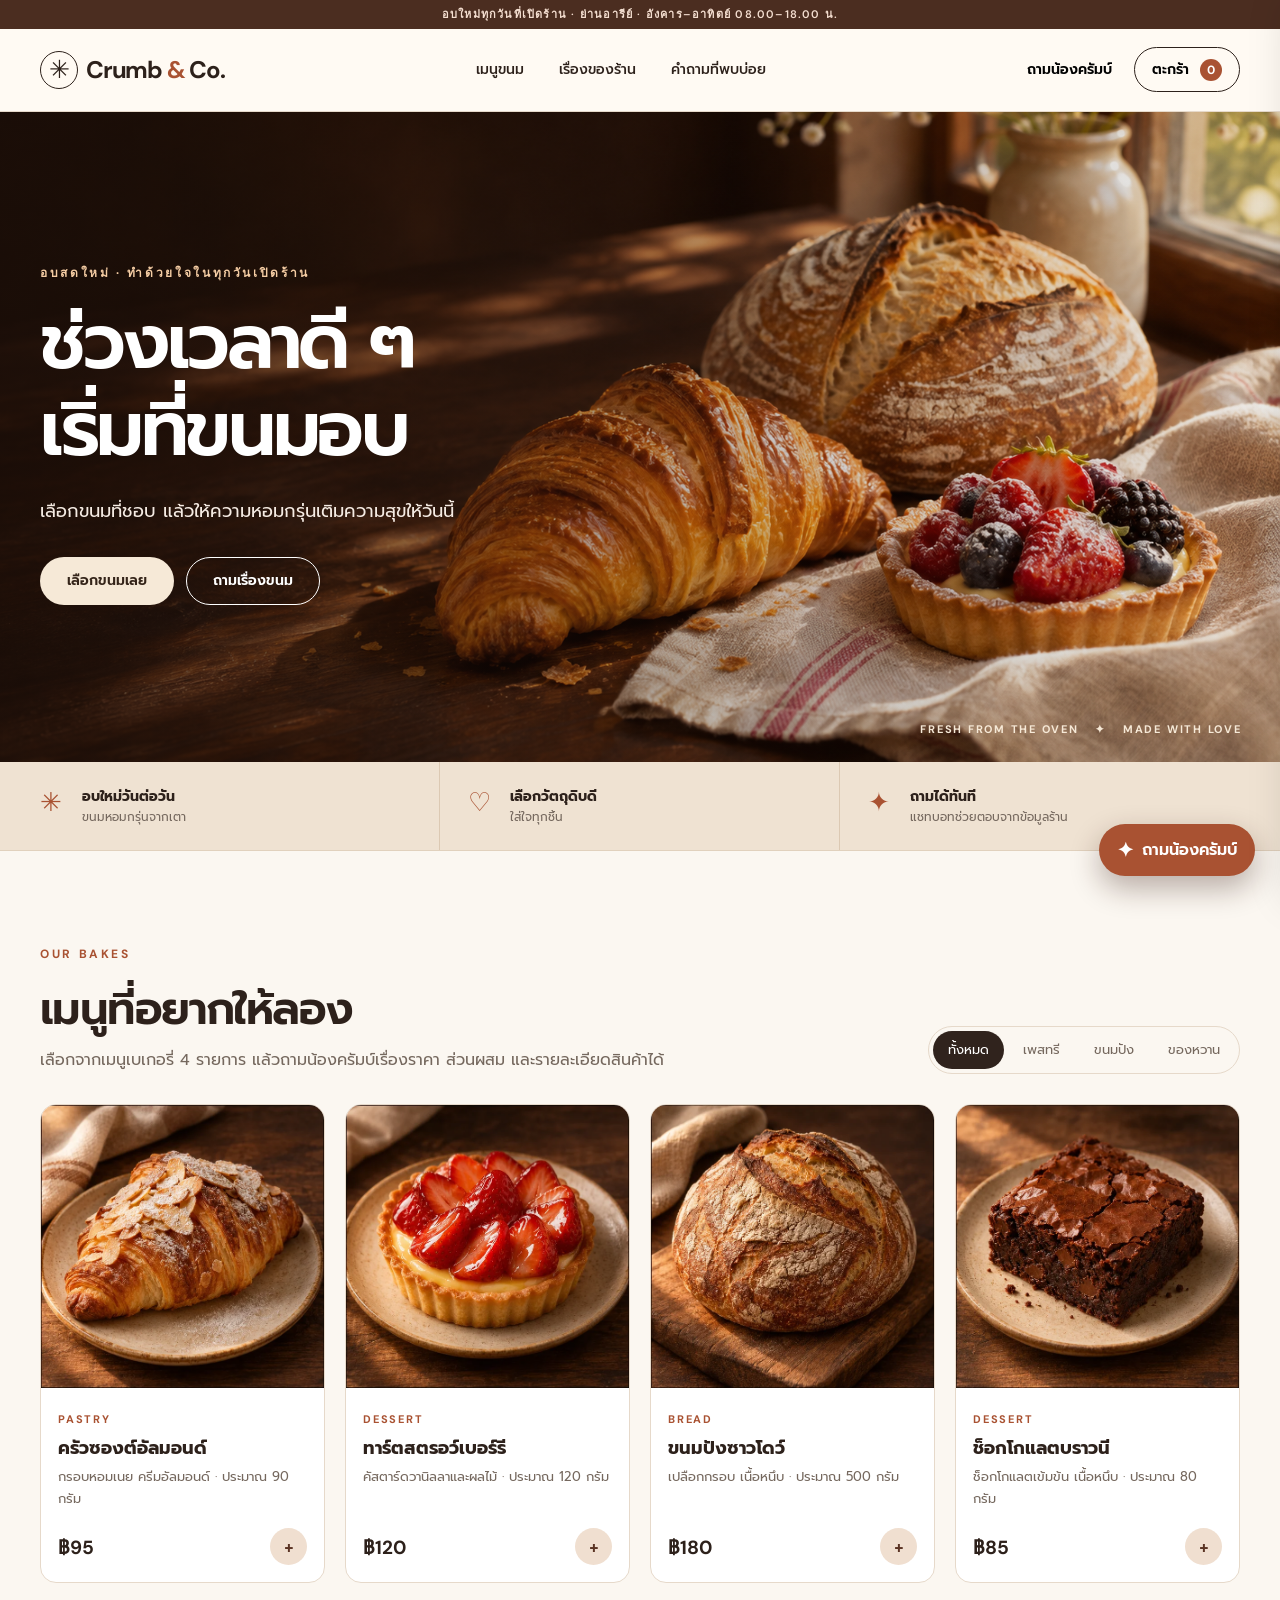
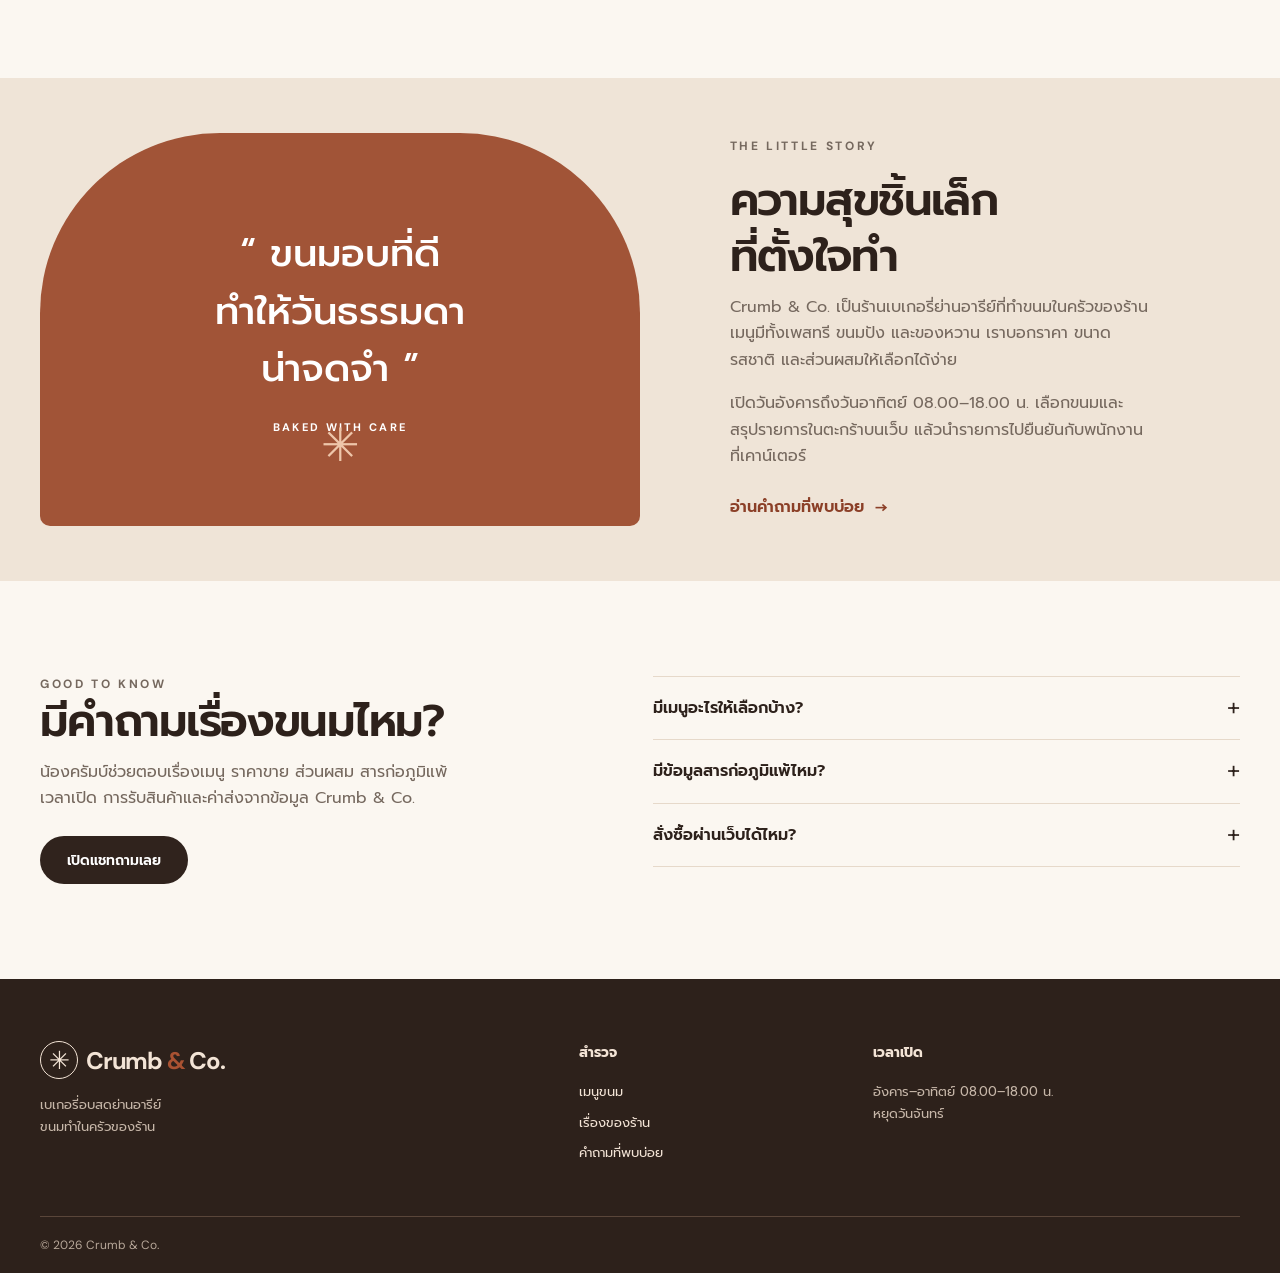
==== index.html @ ef6a945f "Build Crumb and Co bakery RAG website" ====
<!doctype html>
<html lang="th">
<head>
  <meta charset="utf-8">
  <meta name="viewport" content="width=device-width, initial-scale=1">
  <meta name="theme-color" content="#2d211b">
  <meta name="description" content="Crumb & Co. เบเกอรี่อบสดย่านอารีย์ เปิดวันอังคารถึงอาทิตย์ 08.00–18.00 น. พร้อมผู้ช่วยตอบคำถามเรื่องขนม">
  <title>Crumb & Co. | เบเกอรี่อบสด</title>
  <link rel="preconnect" href="https://fonts.googleapis.com">
  <link rel="preconnect" href="https://fonts.gstatic.com" crossorigin>
  <link href="https://fonts.googleapis.com/css2?family=DM+Sans:wght@400;500;600;700&family=Prompt:wght@400;500;600;700&display=swap" rel="stylesheet">
  <link rel="stylesheet" href="style.css">
</head>
<body>
  <div class="announcement">อบใหม่ทุกวันที่เปิดร้าน · ย่านอารีย์ · อังคาร–อาทิตย์ 08.00–18.00 น.</div>
  <header class="site-header">
    <div class="container header-inner">
      <a class="brand" href="#top" aria-label="Crumb and Co หน้าแรก"><span class="brand-mark">✳</span><span>Crumb <em>&</em> Co.</span></a>
      <nav class="main-nav" aria-label="เมนูหลัก">
        <a href="#products">เมนูขนม</a><a href="#story">เรื่องของร้าน</a><a href="#faq">คำถามที่พบบ่อย</a>
      </nav>
      <div class="header-actions"><button class="text-button" id="ask-top" type="button">ถามน้องครัมบ์</button><button class="cart-button" id="cart-open" type="button" aria-label="เปิดตะกร้าสินค้า">ตะกร้า <span id="cart-count">0</span></button></div>
    </div>
  </header>

  <main id="top">
    <section class="hero" aria-labelledby="hero-title">
      <img class="hero-image" src="assets/bakery-hero.png" alt="ครัวซองต์ ขนมปังซาวโดว์ และทาร์ตผลไม้บนโต๊ะไม้">
      <div class="hero-shade"></div>
      <div class="container hero-content"><p class="eyebrow light">อบสดใหม่ · ทำด้วยใจในทุกวันเปิดร้าน</p><h1 id="hero-title">ช่วงเวลาดี ๆ<br>เริ่มที่ขนมอบ</h1><p>เลือกขนมที่ชอบ แล้วให้ความหอมกรุ่นเติมความสุขให้วันนี้</p><div class="hero-actions"><a class="button button-cream" href="#products">เลือกขนมเลย</a><button class="button button-outline" id="ask-hero" type="button">ถามเรื่องขนม</button></div></div>
      <div class="hero-tag">FRESH FROM THE OVEN <span>✦</span> MADE WITH LOVE</div>
    </section>

    <section class="trust-strip" aria-label="จุดเด่นร้าน"><div class="container trust-grid"><div><span>✳</span><strong>อบใหม่วันต่อวัน</strong><small>ขนมหอมกรุ่นจากเตา</small></div><div><span>♡</span><strong>เลือกวัตถุดิบดี</strong><small>ใส่ใจทุกชิ้น</small></div><div><span>✦</span><strong>ถามได้ทันที</strong><small>แชทบอทช่วยตอบจากข้อมูลร้าน</small></div></div></section>

    <section class="products-section section-pad" id="products" aria-labelledby="products-title"><div class="container"><div class="section-heading"><div><p class="eyebrow">OUR BAKES</p><h2 id="products-title">เมนูที่อยากให้ลอง</h2><p>เลือกจากเมนูเบเกอรี่ 4 รายการ แล้วถามน้องครัมบ์เรื่องราคา ส่วนผสม และรายละเอียดสินค้าได้</p></div><div class="category-tabs" role="group" aria-label="กรองประเภทสินค้า"><button type="button" class="active" data-filter="all">ทั้งหมด</button><button type="button" data-filter="pastry">เพสทรี</button><button type="button" data-filter="bread">ขนมปัง</button><button type="button" data-filter="dessert">ของหวาน</button></div></div><div class="product-grid" id="product-grid"></div></div></section>

    <section class="story-section" id="story"><div class="container story-grid"><div class="story-art"><div class="story-quote">“ ขนมอบที่ดี<br>ทำให้วันธรรมดา<br>น่าจดจำ ”</div><span>BAKED WITH CARE</span></div><div class="story-copy"><p class="eyebrow">THE LITTLE STORY</p><h2>ความสุขชิ้นเล็ก<br>ที่ตั้งใจทำ</h2><p>Crumb & Co. เป็นร้านเบเกอรี่ย่านอารีย์ที่ทำขนมในครัวของร้าน เมนูมีทั้งเพสทรี ขนมปัง และของหวาน เราบอกราคา ขนาด รสชาติ และส่วนผสมให้เลือกได้ง่าย</p><p>เปิดวันอังคารถึงวันอาทิตย์ 08.00–18.00 น. เลือกขนมและสรุปรายการในตะกร้าบนเว็บ แล้วนำรายการไปยืนยันกับพนักงานที่เคาน์เตอร์</p><a href="#faq" class="inline-link">อ่านคำถามที่พบบ่อย <span aria-hidden="true">→</span></a></div></div></section>

    <section class="faq-section section-pad" id="faq"><div class="container faq-grid"><div><p class="eyebrow">GOOD TO KNOW</p><h2>มีคำถามเรื่องขนมไหม?</h2><p>น้องครัมบ์ช่วยตอบเรื่องเมนู ราคาขาย ส่วนผสม สารก่อภูมิแพ้ เวลาเปิด การรับสินค้าและค่าส่งจากข้อมูล Crumb & Co.</p><button class="button button-dark" id="ask-faq" type="button">เปิดแชทถามเลย</button></div><div class="faq-list"><details><summary>มีเมนูอะไรให้เลือกบ้าง?</summary><p>มีครัวซองต์อัลมอนด์ 95 บาท ทาร์ตสตรอว์เบอร์รี 120 บาท ซาวโดว์ 180 บาทต่อก้อน และบราวนี 85 บาท</p></details><details><summary>มีข้อมูลสารก่อภูมิแพ้ไหม?</summary><p>ทุกเมนูมีแป้งสาลี ครัวซองต์มีนม ไข่ และอัลมอนด์ ร้านใช้ครัวร่วมกัน ผู้แพ้อาหารรุนแรงควรสอบถามพนักงานก่อนซื้อ</p></details><details><summary>สั่งซื้อผ่านเว็บได้ไหม?</summary><p>เว็บช่วยสรุปรายการในตะกร้า ให้นำรายการไปยืนยันและชำระเงินกับพนักงานที่เคาน์เตอร์</p></details></div></div></section>
  </main>

  <footer class="footer"><div class="container footer-grid"><div><a class="brand footer-brand" href="#top"><span class="brand-mark">✳</span><span>Crumb <em>&</em> Co.</span></a><p>เบเกอรี่อบสดย่านอารีย์<br>ขนมทำในครัวของร้าน</p></div><div><strong>สำรวจ</strong><a href="#products">เมนูขนม</a><a href="#story">เรื่องของร้าน</a><a href="#faq">คำถามที่พบบ่อย</a></div><div><strong>เวลาเปิด</strong><p>อังคาร–อาทิตย์ 08.00–18.00 น.<br>หยุดวันจันทร์</p></div></div><div class="container footer-bottom">© <span id="year"></span> Crumb & Co.</div></footer>

  <div class="drawer-backdrop" id="cart-backdrop" hidden></div><aside class="cart-drawer" id="cart-drawer" aria-label="ตะกร้าสินค้า" aria-hidden="true"><div class="drawer-head"><h2>ตะกร้าของคุณ</h2><button id="cart-close" type="button" aria-label="ปิดตะกร้า">×</button></div><div id="cart-items" class="cart-items"></div><div class="drawer-foot"><div class="total-row"><span>รวม</span><strong id="cart-total">฿0</strong></div><p>คัดลอกรายการเพื่อนำไปยืนยันและชำระเงินที่เคาน์เตอร์ร้าน</p><button class="button button-dark full" id="copy-order" type="button">คัดลอกรายการสินค้า</button><div id="cart-feedback" role="status" aria-live="polite"></div></div></aside>
  <script src="shop.js"></script>
  <script src="config.js"></script>
  <script src="chat-search.js"></script>
  <script src="chat-widget.js"></script>
</body>
</html>
---- style.css ----
:root{--ink:#2d211b;--muted:#75685e;--paper:#fbf7f1;--cream:#f2e8da;--line:#e6d9ca;--rust:#a95232;--dark:#30231d}*{box-sizing:border-box}html{scroll-behavior:smooth}body{margin:0;background:var(--paper);color:var(--ink);font:16px/1.65 'Prompt',sans-serif}button,input{font:inherit}button{cursor:pointer}a{color:inherit;text-decoration:none}button:focus-visible,a:focus-visible,summary:focus-visible{outline:3px solid #bd6c3c;outline-offset:3px}.container{width:min(1200px,calc(100% - 48px));margin:auto}.announcement{text-align:center;background:#4b2d20;color:#f4ded0;padding:6px 16px;font:600 11px/1.5 'DM Sans',sans-serif;letter-spacing:.11em}.site-header{position:relative;z-index:5;background:#fffaf3;border-bottom:1px solid var(--line)}.header-inner{height:82px;display:flex;align-items:center;justify-content:space-between;gap:24px}.brand{display:inline-flex;align-items:center;gap:8px;font:700 24px 'DM Sans',sans-serif;white-space:nowrap;letter-spacing:-.05em}.brand em{font-style:normal;color:var(--rust)}.brand-mark{display:grid;place-items:center;width:38px;height:38px;border:1.5px solid currentColor;border-radius:50%;font-size:25px;font-weight:400;line-height:1}.main-nav{display:flex;gap:35px;font-size:14px;font-weight:500}.main-nav a:hover,.inline-link:hover{text-decoration:underline;text-underline-offset:5px}.header-actions{display:flex;align-items:center;gap:12px}.text-button{background:none;border:0;padding:10px;font-size:14px;font-weight:600}.cart-button{border:1px solid var(--ink);background:transparent;padding:10px 17px;border-radius:100px;font-size:14px;font-weight:600;white-space:nowrap}.cart-button span{display:inline-grid;place-items:center;background:var(--rust);color:#fff;border-radius:50%;min-width:22px;height:22px;margin-left:6px;font:700 12px 'DM Sans',sans-serif}.hero{height:min(650px,69vw);min-height:525px;position:relative;overflow:hidden;background:#311d15;color:#fff}.hero-image{position:absolute;width:100%;height:100%;object-fit:cover;object-position:center 55%}.hero-shade{position:absolute;inset:0;background:linear-gradient(90deg,rgba(25,13,8,.76),rgba(25,13,8,.22) 62%,rgba(25,13,8,.05))}.hero-content{position:relative;z-index:1;padding-top:clamp(95px,12vw,160px)}.eyebrow{font:700 12px/1.4 'DM Sans',sans-serif;letter-spacing:.22em;color:var(--rust);margin:0 0 18px}.eyebrow.light{color:#f5cda4}.hero h1{font-size:clamp(46px,5.9vw,78px);line-height:1.16;letter-spacing:-.045em;margin:0 0 22px;font-weight:600}.hero p:not(.eyebrow){font-size:18px;max-width:460px;margin:0 0 30px;color:#f5ebe3}.hero-actions{display:flex;gap:12px;flex-wrap:wrap}.button{display:inline-flex;align-items:center;justify-content:center;border:1px solid transparent;border-radius:100px;min-height:48px;padding:11px 26px;font-weight:600;font-size:14px;transition:transform .2s,background .2s}.button:hover{transform:translateY(-2px)}.button-cream{background:#f6e9d7;color:#342419}.button-outline{background:transparent;border-color:#fff;color:#fff}.button-dark{background:var(--dark);color:#fff}.hero-tag{position:absolute;bottom:26px;right:3vw;color:#f6e9d7;font:700 11px 'DM Sans',sans-serif;letter-spacing:.16em}.hero-tag span{padding:0 12px}.trust-strip{background:#efe2d2;border-bottom:1px solid #e1d1bd}.trust-grid{display:grid;grid-template-columns:repeat(3,1fr)}.trust-grid>div{display:grid;grid-template-columns:32px auto;column-gap:10px;padding:23px 28px;border-right:1px solid #dcc9b3}.trust-grid>div:first-child{padding-left:0}.trust-grid>div:last-child{border:0}.trust-grid span{grid-row:span 2;font-size:26px;color:var(--rust);line-height:1.35}.trust-grid strong{font-size:14px}.trust-grid small{font-size:12px;color:var(--muted)}.section-pad{padding:95px 0}.section-heading{display:flex;justify-content:space-between;gap:30px;align-items:end;margin-bottom:30px}.section-heading h2,.story-copy h2,.faq-grid h2{font-size:clamp(34px,3.5vw,48px);line-height:1.25;margin:0 0 10px;font-weight:600;letter-spacing:-.035em}.section-heading p:not(.eyebrow),.story-copy p,.faq-grid p{color:var(--muted);margin:0}.section-heading code{font-size:13px}.category-tabs{display:flex;gap:4px;border:1px solid var(--line);border-radius:100px;padding:4px;white-space:nowrap}.category-tabs button{border:0;background:transparent;border-radius:100px;padding:8px 15px;color:var(--muted);font-size:13px}.category-tabs button.active{background:var(--dark);color:#fff}.product-grid{display:grid;grid-template-columns:repeat(4,1fr);gap:20px}.product-card{background:#fff;border:1px solid var(--line);border-radius:16px;overflow:hidden;transition:transform .2s,box-shadow .2s}.product-card:hover{transform:translateY(-3px);box-shadow:0 16px 36px #54391f17}.product-image{width:100%;aspect-ratio:1;object-fit:cover;display:block}.product-body{padding:17px}.product-category{font:700 11px 'DM Sans',sans-serif;color:var(--rust);letter-spacing:.16em}.product-body h3{font-size:18px;margin:5px 0 6px;line-height:1.35}.product-body p{font-size:13px;color:var(--muted);margin:0 0 18px;min-height:44px}.product-bottom{display:flex;align-items:center;justify-content:space-between;gap:8px}.product-bottom strong{font:700 19px 'DM Sans',sans-serif}.add-button{border:0;border-radius:100px;background:#f0dfd0;color:#5b3424;width:37px;height:37px;font-size:24px;line-height:1}.add-button:hover{background:#e5c8b4}.story-section{background:#efe4d7}.story-grid{display:grid;grid-template-columns:1fr 1fr;min-height:500px}.story-art{background:#a15437;display:flex;flex-direction:column;align-items:center;justify-content:center;color:#fff;text-align:center;position:relative;margin:55px 0;border-radius:180px 180px 10px 10px}.story-art:after{content:'✳';position:absolute;font-size:46px;bottom:42px;color:#eec6aa}.story-quote{font-size:clamp(30px,3vw,43px);font-weight:500;line-height:1.5}.story-art span{font:700 11px 'DM Sans',sans-serif;letter-spacing:.21em;margin-top:22px}.story-copy{align-self:center;padding:60px 7vw}.story-copy p{margin:0 0 17px}.inline-link{display:inline-block;color:#8b3f27;font-weight:600;margin-top:8px}.inline-link span{margin-left:5px}.faq-grid{display:grid;grid-template-columns:1fr 1.1fr;gap:80px}.faq-grid>div:first-child p:not(.eyebrow){margin:0 0 25px;max-width:430px}.faq-list details{border-bottom:1px solid var(--line);padding:18px 0}.faq-list details:first-child{border-top:1px solid var(--line)}.faq-list summary{cursor:pointer;font-weight:600;list-style:none;display:flex;justify-content:space-between;gap:15px}.faq-list summary::-webkit-details-marker{display:none}.faq-list summary:after{content:'+';font:400 24px 'DM Sans',sans-serif;line-height:1}.faq-list details[open] summary:after{content:'−'}.faq-list p{font-size:14px;margin:12px 30px 0 0!important}.footer{background:#2d211b;color:#f3e4d6;padding:62px 0 20px}.footer-grid{display:grid;grid-template-columns:2fr 1fr 1.5fr;gap:50px}.footer-brand{margin-bottom:15px}.footer p{color:#c7b7a9;font-size:13px;margin:0}.footer-grid>div:not(:first-child){display:flex;flex-direction:column;gap:9px;font-size:13px}.footer-grid strong{font-size:14px;margin-bottom:8px}.footer-bottom{border-top:1px solid #5a463a;margin-top:52px;padding-top:20px;color:#b7a799;font:12px 'DM Sans',sans-serif}.drawer-backdrop{position:fixed;inset:0;background:#1d130e99;z-index:20}.cart-drawer{position:fixed;right:0;top:0;bottom:0;width:min(430px,100%);background:#fffaf4;z-index:21;box-shadow:-14px 0 40px #0002;display:flex;flex-direction:column;transform:translateX(105%);transition:transform .25s}.cart-drawer.open{transform:none}.drawer-head{padding:20px 25px;border-bottom:1px solid var(--line);display:flex;justify-content:space-between;align-items:center}.drawer-head h2{font-size:23px;margin:0}.drawer-head button{background:none;border:0;font-size:28px;line-height:1}.cart-items{overflow:auto;flex:1;padding:15px 25px}.empty-cart{color:var(--muted);text-align:center;margin:60px 0}.cart-line{display:grid;grid-template-columns:64px 1fr auto;gap:12px;padding:14px 0;border-bottom:1px solid var(--line);align-items:center}.cart-line img{width:64px;height:64px;border-radius:8px;object-fit:cover}.cart-line strong{font-size:14px}.cart-line small{display:block;color:var(--muted)}.qty{display:flex;align-items:center;gap:8px;margin-top:5px}.qty button{width:24px;height:24px;border:1px solid var(--line);background:#fff;border-radius:50%;line-height:1}.drawer-foot{padding:20px 25px;border-top:1px solid var(--line)}.total-row{display:flex;justify-content:space-between;font-size:18px}.drawer-foot p{font-size:12px;color:var(--muted)}.full{width:100%}#cart-feedback{font-size:12px;color:#356b48;min-height:20px;margin-top:8px}
@media(max-width:900px){.main-nav{display:none}.product-grid{grid-template-columns:repeat(2,1fr)}.section-heading{display:block}.category-tabs{width:max-content;margin-top:20px}.faq-grid{gap:35px}.story-copy{padding:40px}}@media(max-width:620px){.container{width:min(100% - 32px,1200px)}.announcement{font-size:9px}.header-inner{height:68px}.brand{font-size:20px}.brand-mark{width:31px;height:31px;font-size:21px}.text-button{display:none}.cart-button{padding:7px 11px}.hero{height:550px;min-height:0}.hero-image{object-position:63% center}.hero-shade{background:linear-gradient(90deg,#1e110dbb,#1e110d55)}.hero-content{padding-top:105px}.hero h1{font-size:48px}.hero p:not(.eyebrow){font-size:16px}.hero-tag{display:none}.trust-grid{grid-template-columns:1fr}.trust-grid>div{border-right:0;border-bottom:1px solid #dcc9b3;padding:14px 0}.trust-grid>div:last-child{border:0}.section-pad{padding:65px 0}.category-tabs{max-width:100%;overflow:auto}.category-tabs button{padding:7px 11px;font-size:12px}.product-grid{gap:12px}.product-body{padding:12px}.product-body h3{font-size:15px}.product-body p{font-size:12px;min-height:60px}.product-bottom strong{font-size:16px}.story-grid,.faq-grid,.footer-grid{grid-template-columns:1fr}.story-art{margin:35px 0 0;min-height:360px}.story-copy{padding:40px 0 55px}.faq-grid{gap:35px}.footer-grid{gap:32px}.footer-bottom{margin-top:36px}}
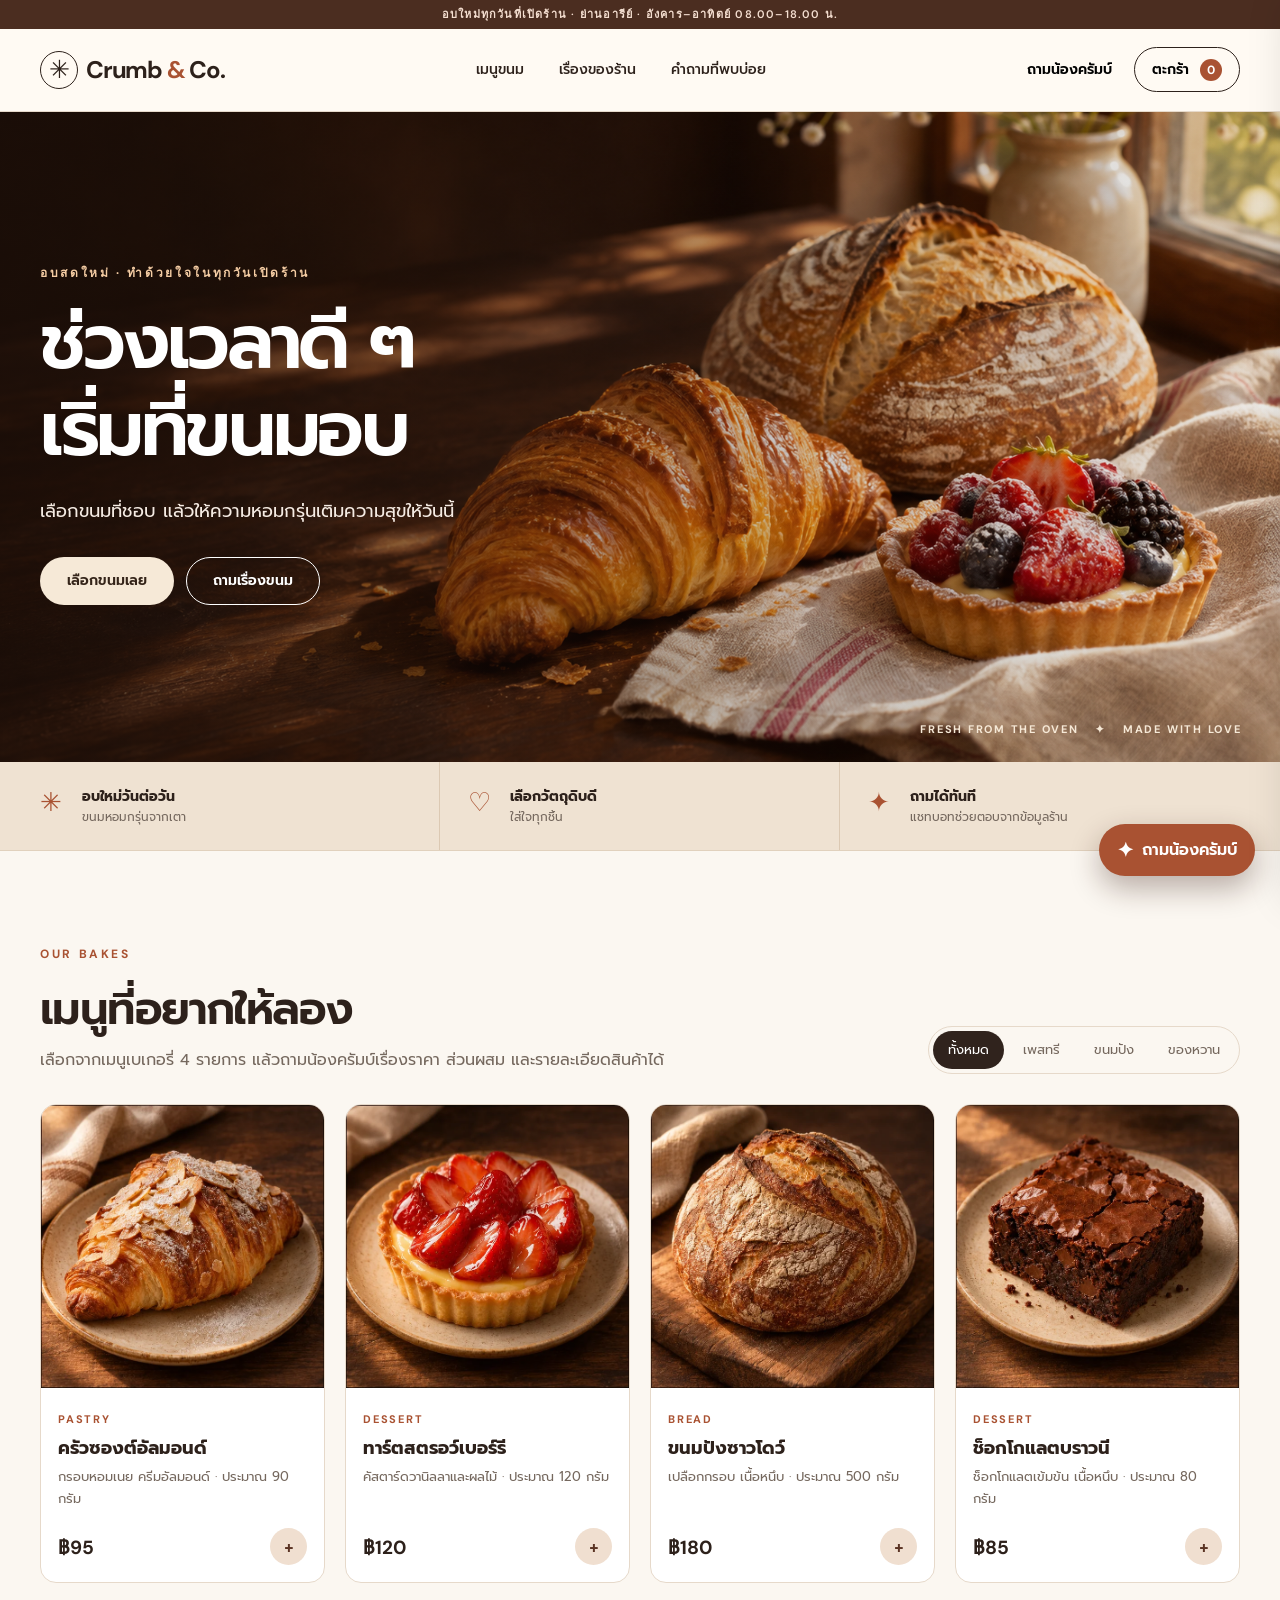
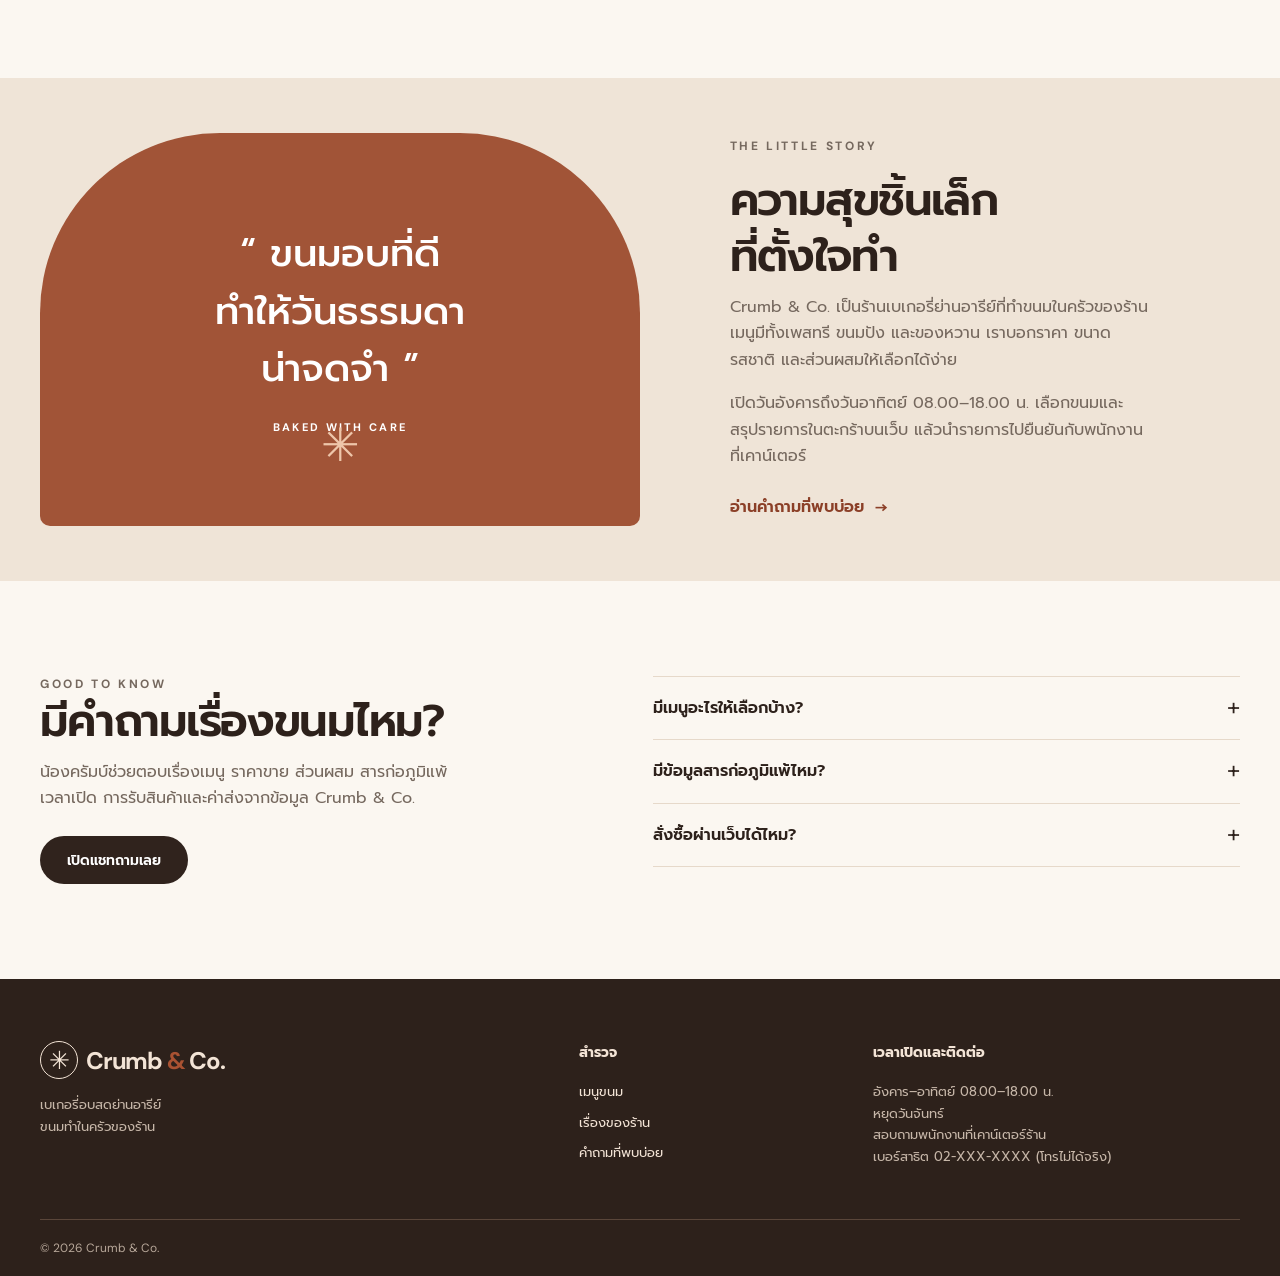
==== commit 99743d88: "Add demo contact details and answer contact queries" ====
--- a/index.html
+++ b/index.html
@@ -40,7 +40,7 @@
     <section class="faq-section section-pad" id="faq"><div class="container faq-grid"><div><p class="eyebrow">GOOD TO KNOW</p><h2>มีคำถามเรื่องขนมไหม?</h2><p>น้องครัมบ์ช่วยตอบเรื่องเมนู ราคาขาย ส่วนผสม สารก่อภูมิแพ้ เวลาเปิด การรับสินค้าและค่าส่งจากข้อมูล Crumb & Co.</p><button class="button button-dark" id="ask-faq" type="button">เปิดแชทถามเลย</button></div><div class="faq-list"><details><summary>มีเมนูอะไรให้เลือกบ้าง?</summary><p>มีครัวซองต์อัลมอนด์ 95 บาท ทาร์ตสตรอว์เบอร์รี 120 บาท ซาวโดว์ 180 บาทต่อก้อน และบราวนี 85 บาท</p></details><details><summary>มีข้อมูลสารก่อภูมิแพ้ไหม?</summary><p>ทุกเมนูมีแป้งสาลี ครัวซองต์มีนม ไข่ และอัลมอนด์ ร้านใช้ครัวร่วมกัน ผู้แพ้อาหารรุนแรงควรสอบถามพนักงานก่อนซื้อ</p></details><details><summary>สั่งซื้อผ่านเว็บได้ไหม?</summary><p>เว็บช่วยสรุปรายการในตะกร้า ให้นำรายการไปยืนยันและชำระเงินกับพนักงานที่เคาน์เตอร์</p></details></div></div></section>
   </main>
 
-  <footer class="footer"><div class="container footer-grid"><div><a class="brand footer-brand" href="#top"><span class="brand-mark">✳</span><span>Crumb <em>&</em> Co.</span></a><p>เบเกอรี่อบสดย่านอารีย์<br>ขนมทำในครัวของร้าน</p></div><div><strong>สำรวจ</strong><a href="#products">เมนูขนม</a><a href="#story">เรื่องของร้าน</a><a href="#faq">คำถามที่พบบ่อย</a></div><div><strong>เวลาเปิด</strong><p>อังคาร–อาทิตย์ 08.00–18.00 น.<br>หยุดวันจันทร์</p></div></div><div class="container footer-bottom">© <span id="year"></span> Crumb & Co.</div></footer>
+  <footer class="footer"><div class="container footer-grid"><div><a class="brand footer-brand" href="#top"><span class="brand-mark">✳</span><span>Crumb <em>&</em> Co.</span></a><p>เบเกอรี่อบสดย่านอารีย์<br>ขนมทำในครัวของร้าน</p></div><div><strong>สำรวจ</strong><a href="#products">เมนูขนม</a><a href="#story">เรื่องของร้าน</a><a href="#faq">คำถามที่พบบ่อย</a></div><div><strong>เวลาเปิดและติดต่อ</strong><p>อังคาร–อาทิตย์ 08.00–18.00 น.<br>หยุดวันจันทร์<br>สอบถามพนักงานที่เคาน์เตอร์ร้าน<br>เบอร์สาธิต 02-XXX-XXXX (โทรไม่ได้จริง)</p></div></div><div class="container footer-bottom">© <span id="year"></span> Crumb & Co.</div></footer>
 
   <div class="drawer-backdrop" id="cart-backdrop" hidden></div><aside class="cart-drawer" id="cart-drawer" aria-label="ตะกร้าสินค้า" aria-hidden="true"><div class="drawer-head"><h2>ตะกร้าของคุณ</h2><button id="cart-close" type="button" aria-label="ปิดตะกร้า">×</button></div><div id="cart-items" class="cart-items"></div><div class="drawer-foot"><div class="total-row"><span>รวม</span><strong id="cart-total">฿0</strong></div><p>คัดลอกรายการเพื่อนำไปยืนยันและชำระเงินที่เคาน์เตอร์ร้าน</p><button class="button button-dark full" id="copy-order" type="button">คัดลอกรายการสินค้า</button><div id="cart-feedback" role="status" aria-live="polite"></div></div></aside>
   <script src="shop.js"></script>
